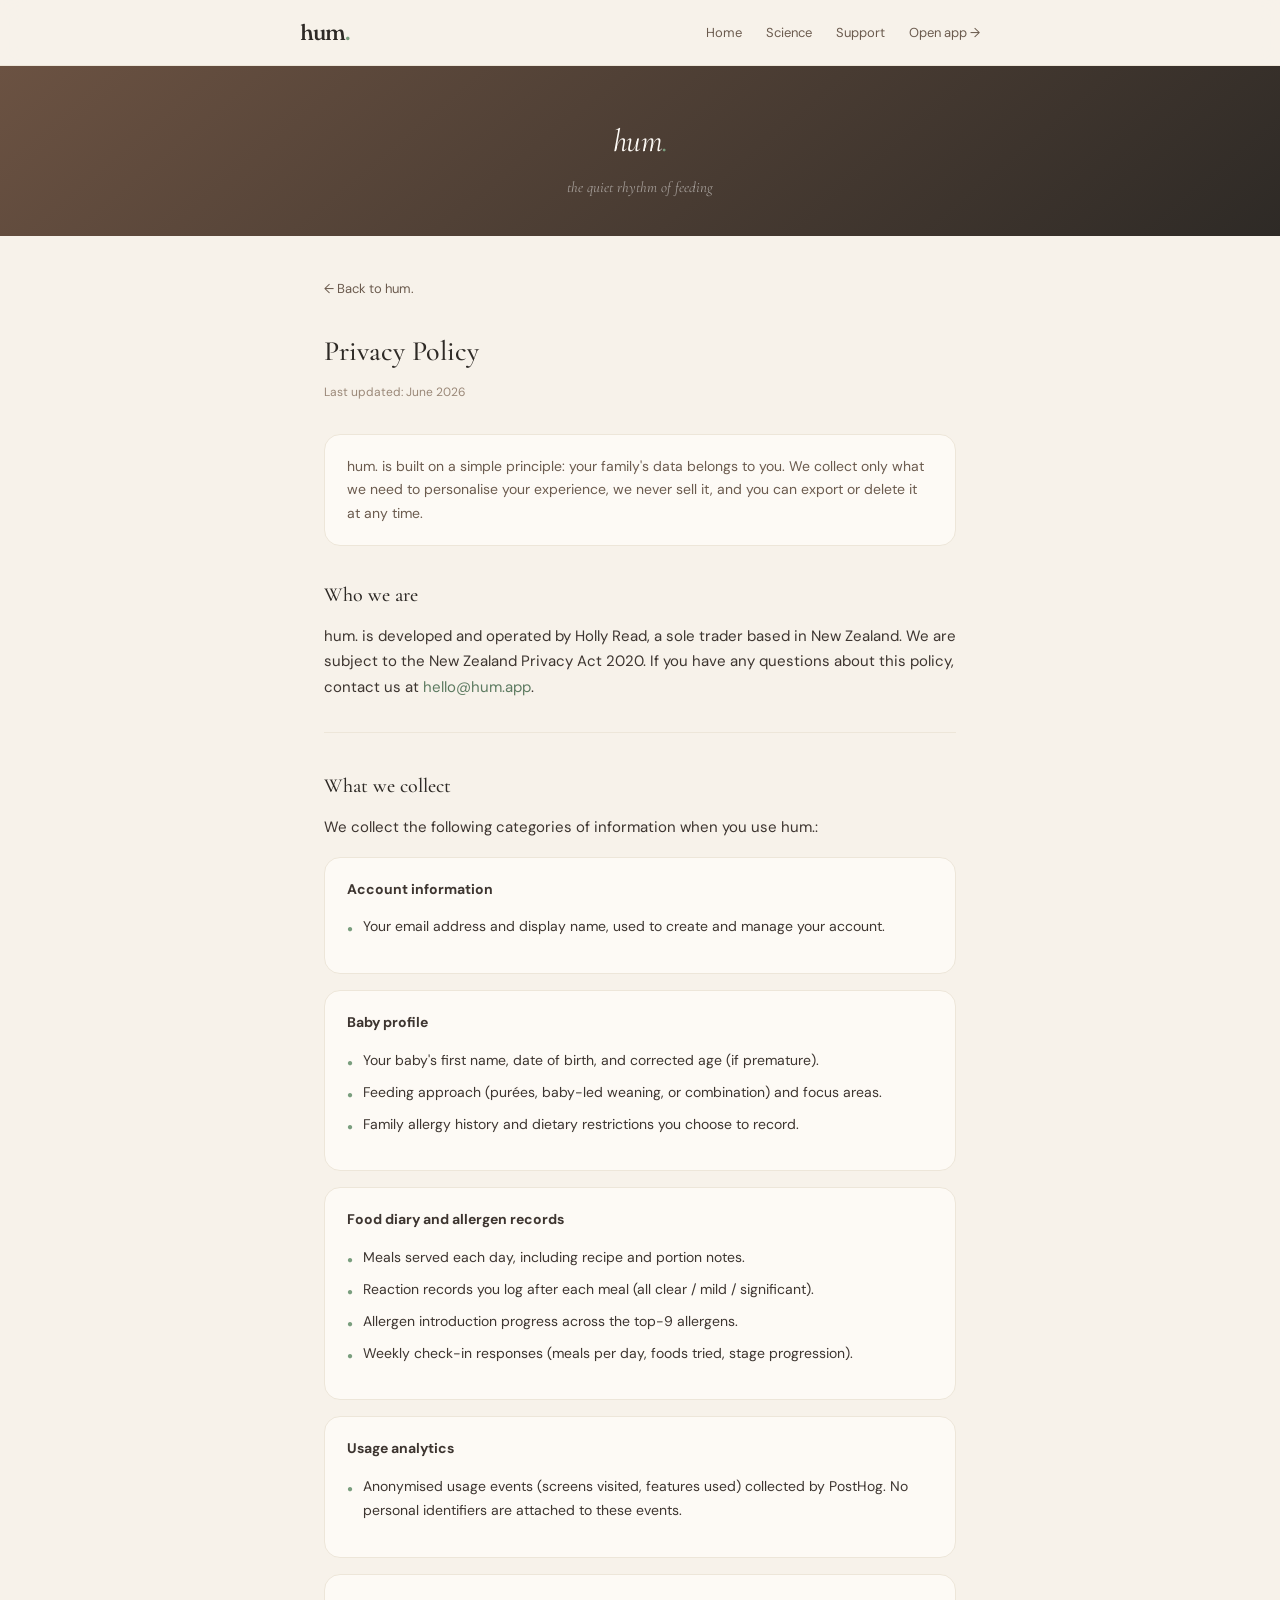
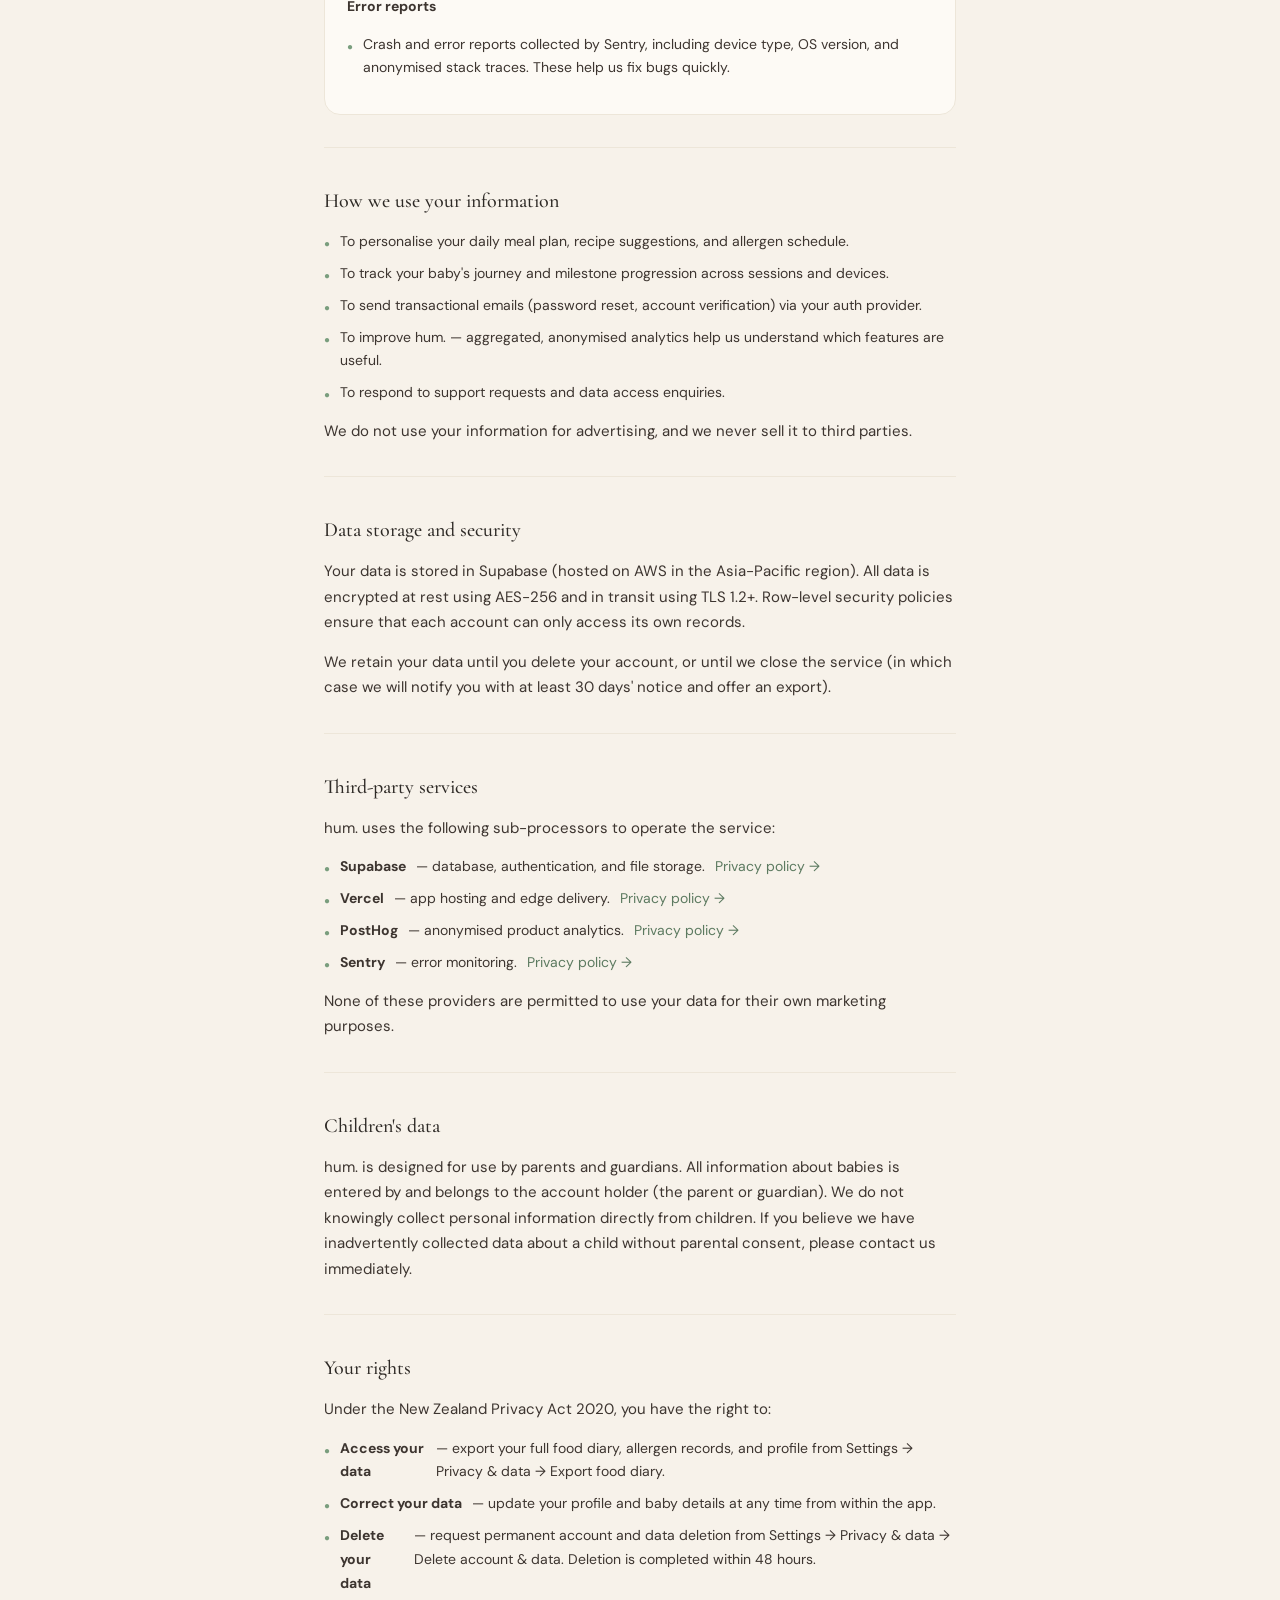
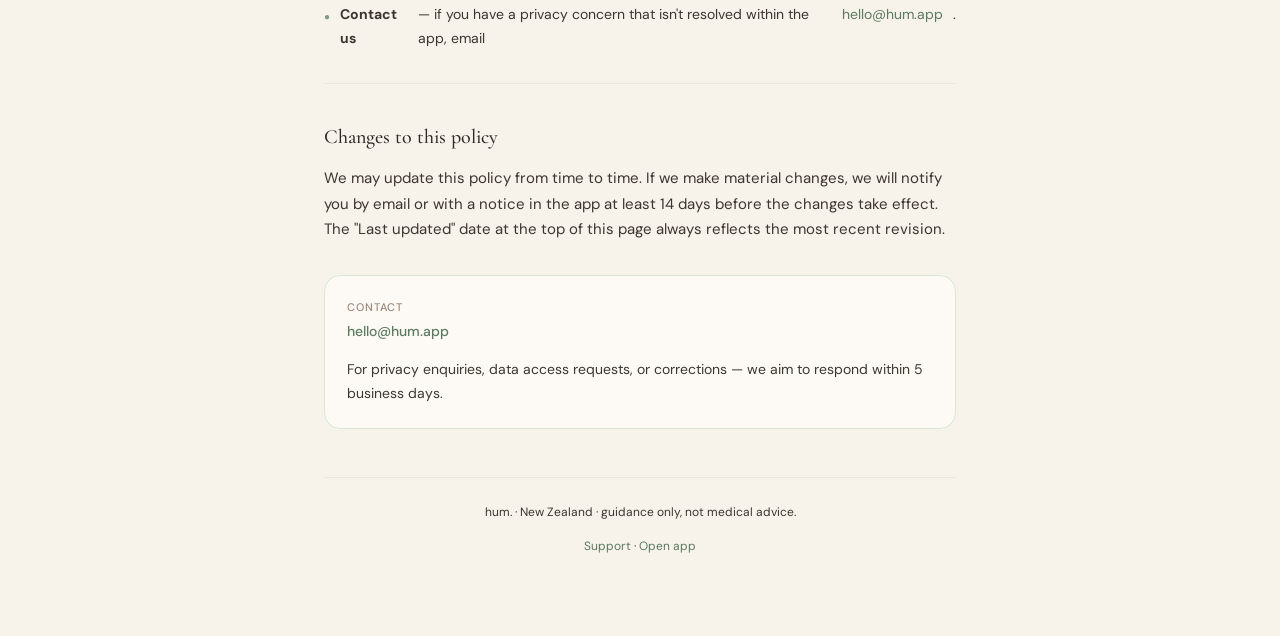
==== privacy.html @ b73d8469 "Initial commit: hum. marketing website 4-page static site: index, science, privacy, support. Deploye" ====
﻿<!DOCTYPE html>
<html lang="en">
<head>
  <meta charset="UTF-8" />
  <meta name="viewport" content="width=device-width, initial-scale=1.0" />
  <title>Privacy Policy — hum.</title>
  <link rel="preconnect" href="https://fonts.googleapis.com" />
  <link rel="preconnect" href="https://fonts.gstatic.com" crossorigin />
  <link href="https://fonts.googleapis.com/css2?family=Cormorant+Garamond:ital,wght@0,400;0,500;1,400&family=DM+Sans:wght@400;500&family=Fraunces:ital,opsz,wght@0,9..144,500;1,9..144,500&display=swap" rel="stylesheet" />
  <style>
    .site-nav {
      position: sticky; top: 0; z-index: 50;
      background: rgba(247,242,234,0.9);
      backdrop-filter: blur(12px); -webkit-backdrop-filter: blur(12px);
      border-bottom: 1px solid #EDE6D9;
      padding: 0 24px;
    }
    .site-nav-row {
      max-width: 680px; margin: 0 auto;
      display: flex; align-items: center; justify-content: space-between;
      padding: 14px 0;
    }
    .site-nav-brand {
      font-family: 'Fraunces', Georgia, serif; font-weight: 500;
      font-size: 22px; letter-spacing: -0.04em; color: #2E2A26;
      text-decoration: none;
    }
    .site-nav-brand .dot { color: #7A9E7E; }
    .site-nav-links { display: flex; gap: 24px; align-items: center; }
    .site-nav-links a {
      font-size: 13px; color: #6B5B4E; text-decoration: none;
      font-family: 'DM Sans', sans-serif;
    }
    .site-nav-links a:hover { color: #2E2A26; }
  </style>
  <style>
    *, *::before, *::after { box-sizing: border-box; margin: 0; padding: 0; }
    body {
      font-family: 'DM Sans', sans-serif;
      background: #F7F2EA;
      color: #2E2A26;
      line-height: 1.7;
      font-size: 15px;
      padding: 0;
    }
    .header {
      background: linear-gradient(140deg, #6B5242 0%, #2E2A26 100%);
      padding: 48px 24px 36px;
      text-align: center;
    }
    .logo {
      font-family: 'Cormorant Garamond', serif;
      font-style: italic;
      font-size: 32px;
      color: #FDFAF5;
      margin-bottom: 6px;
      letter-spacing: -0.5px;
    }
    .logo span { color: #7A9E7E; }
    .tagline {
      font-family: 'Cormorant Garamond', serif;
      font-style: italic;
      font-size: 15px;
      color: rgba(255,255,255,0.5);
    }
    .container {
      max-width: 680px;
      margin: 0 auto;
      padding: 40px 24px 80px;
    }
    h1 {
      font-family: 'Cormorant Garamond', serif;
      font-size: 28px;
      font-weight: 500;
      color: #2E2A26;
      margin-bottom: 6px;
    }
    .updated {
      font-size: 12px;
      color: #9A8878;
      margin-bottom: 32px;
    }
    .intro {
      background: #FDFAF5;
      border: 1px solid #EDE6D9;
      border-radius: 16px;
      padding: 20px 22px;
      margin-bottom: 32px;
      font-size: 14px;
      color: #6B5B4E;
      line-height: 1.65;
    }
    h2 {
      font-family: 'Cormorant Garamond', serif;
      font-size: 20px;
      font-weight: 500;
      color: #2E2A26;
      margin: 36px 0 12px;
    }
    h2:first-of-type { margin-top: 0; }
    p { margin-bottom: 14px; color: #3D3530; }
    p:last-child { margin-bottom: 0; }
    ul {
      margin: 0 0 14px 0;
      padding-left: 0;
      list-style: none;
    }
    ul li {
      display: flex;
      gap: 10px;
      align-items: flex-start;
      margin-bottom: 8px;
      font-size: 14px;
      color: #3D3530;
    }
    ul li::before {
      content: '●';
      color: #7A9E7E;
      font-size: 10px;
      margin-top: 5px;
      flex-shrink: 0;
    }
    .card {
      background: #FDFAF5;
      border: 1px solid #EDE6D9;
      border-radius: 16px;
      padding: 20px 22px;
      margin: 16px 0;
    }
    .card p, .card ul li { font-size: 14px; }
    .section-divider {
      height: 1px;
      background: #EDE6D9;
      margin: 32px 0;
    }
    a { color: #5C7A60; text-decoration: none; }
    a:hover { text-decoration: underline; }
    .contact-block {
      background: #FDFAF5;
      border: 1px solid #D4E8D5;
      border-radius: 16px;
      padding: 22px;
      margin-top: 32px;
    }
    .contact-block p { font-size: 14px; }
    .contact-block .label {
      font-size: 11px;
      text-transform: uppercase;
      letter-spacing: 0.08em;
      color: #9A8878;
      font-weight: 500;
      margin-bottom: 4px;
    }
    .email { font-size: 16px; font-weight: 500; color: #5C7A60; }
    .footer {
      text-align: center;
      font-size: 12px;
      color: #9A8878;
      margin-top: 48px;
      padding-top: 24px;
      border-top: 1px solid #EDE6D9;
    }
    .back-link {
      display: inline-flex;
      align-items: center;
      gap: 6px;
      font-size: 13px;
      color: #6B5B4E;
      margin-bottom: 28px;
    }
  </style>
</head>
<body>

<nav class="site-nav">
  <div class="site-nav-row">
    <a href="/" class="site-nav-brand">hum<span class="dot">.</span></a>
    <div class="site-nav-links">
      <a href="/">Home</a>
      <a href="/science">Science</a>
      <a href="/support">Support</a>
      <a href="https://app.withhum.app">Open app →</a>
    </div>
  </div>
</nav>

  <div class="header">
    <div class="logo">hum<span>.</span></div>
    <div class="tagline">the quiet rhythm of feeding</div>
  </div>

  <div class="container">
    <a class="back-link" href="/">← Back to hum.</a>

    <h1>Privacy Policy</h1>
    <p class="updated">Last updated: June 2026</p>

    <div class="intro">
      hum. is built on a simple principle: your family's data belongs to you. We collect only what we need to personalise your experience, we never sell it, and you can export or delete it at any time.
    </div>

    <h2>Who we are</h2>
    <p>
      hum. is developed and operated by Holly Read, a sole trader based in New Zealand. We are subject to the New Zealand Privacy Act 2020. If you have any questions about this policy, contact us at <a href="mailto:hello@hum.app">hello@hum.app</a>.
    </p>

    <div class="section-divider"></div>

    <h2>What we collect</h2>

    <p>We collect the following categories of information when you use hum.:</p>

    <div class="card">
      <p><strong>Account information</strong></p>
      <ul>
        <li>Your email address and display name, used to create and manage your account.</li>
      </ul>
    </div>

    <div class="card">
      <p><strong>Baby profile</strong></p>
      <ul>
        <li>Your baby's first name, date of birth, and corrected age (if premature).</li>
        <li>Feeding approach (purées, baby-led weaning, or combination) and focus areas.</li>
        <li>Family allergy history and dietary restrictions you choose to record.</li>
      </ul>
    </div>

    <div class="card">
      <p><strong>Food diary and allergen records</strong></p>
      <ul>
        <li>Meals served each day, including recipe and portion notes.</li>
        <li>Reaction records you log after each meal (all clear / mild / significant).</li>
        <li>Allergen introduction progress across the top-9 allergens.</li>
        <li>Weekly check-in responses (meals per day, foods tried, stage progression).</li>
      </ul>
    </div>

    <div class="card">
      <p><strong>Usage analytics</strong></p>
      <ul>
        <li>Anonymised usage events (screens visited, features used) collected by PostHog. No personal identifiers are attached to these events.</li>
      </ul>
    </div>

    <div class="card">
      <p><strong>Error reports</strong></p>
      <ul>
        <li>Crash and error reports collected by Sentry, including device type, OS version, and anonymised stack traces. These help us fix bugs quickly.</li>
      </ul>
    </div>

    <div class="section-divider"></div>

    <h2>How we use your information</h2>
    <ul>
      <li>To personalise your daily meal plan, recipe suggestions, and allergen schedule.</li>
      <li>To track your baby's journey and milestone progression across sessions and devices.</li>
      <li>To send transactional emails (password reset, account verification) via your auth provider.</li>
      <li>To improve hum. — aggregated, anonymised analytics help us understand which features are useful.</li>
      <li>To respond to support requests and data access enquiries.</li>
    </ul>
    <p>We do not use your information for advertising, and we never sell it to third parties.</p>

    <div class="section-divider"></div>

    <h2>Data storage and security</h2>
    <p>
      Your data is stored in Supabase (hosted on AWS in the Asia-Pacific region). All data is encrypted at rest using AES-256 and in transit using TLS 1.2+. Row-level security policies ensure that each account can only access its own records.
    </p>
    <p>
      We retain your data until you delete your account, or until we close the service (in which case we will notify you with at least 30 days' notice and offer an export).
    </p>

    <div class="section-divider"></div>

    <h2>Third-party services</h2>
    <p>hum. uses the following sub-processors to operate the service:</p>
    <ul>
      <li><strong>Supabase</strong> — database, authentication, and file storage. <a href="https://supabase.com/privacy" target="_blank" rel="noopener">Privacy policy →</a></li>
      <li><strong>Vercel</strong> — app hosting and edge delivery. <a href="https://vercel.com/legal/privacy-policy" target="_blank" rel="noopener">Privacy policy →</a></li>
      <li><strong>PostHog</strong> — anonymised product analytics. <a href="https://posthog.com/privacy" target="_blank" rel="noopener">Privacy policy →</a></li>
      <li><strong>Sentry</strong> — error monitoring. <a href="https://sentry.io/privacy/" target="_blank" rel="noopener">Privacy policy →</a></li>
    </ul>
    <p>None of these providers are permitted to use your data for their own marketing purposes.</p>

    <div class="section-divider"></div>

    <h2>Children's data</h2>
    <p>
      hum. is designed for use by parents and guardians. All information about babies is entered by and belongs to the account holder (the parent or guardian). We do not knowingly collect personal information directly from children. If you believe we have inadvertently collected data about a child without parental consent, please contact us immediately.
    </p>

    <div class="section-divider"></div>

    <h2>Your rights</h2>
    <p>Under the New Zealand Privacy Act 2020, you have the right to:</p>
    <ul>
      <li><strong>Access your data</strong> — export your full food diary, allergen records, and profile from Settings → Privacy &amp; data → Export food diary.</li>
      <li><strong>Correct your data</strong> — update your profile and baby details at any time from within the app.</li>
      <li><strong>Delete your data</strong> — request permanent account and data deletion from Settings → Privacy &amp; data → Delete account &amp; data. Deletion is completed within 48 hours.</li>
      <li><strong>Contact us</strong> — if you have a privacy concern that isn't resolved within the app, email <a href="mailto:hello@hum.app">hello@hum.app</a>.</li>
    </ul>

    <div class="section-divider"></div>

    <h2>Changes to this policy</h2>
    <p>
      We may update this policy from time to time. If we make material changes, we will notify you by email or with a notice in the app at least 14 days before the changes take effect. The "Last updated" date at the top of this page always reflects the most recent revision.
    </p>

    <div class="contact-block">
      <p class="label">Contact</p>
      <p class="email"><a href="mailto:hello@hum.app">hello@hum.app</a></p>
      <p style="margin-top: 8px;">For privacy enquiries, data access requests, or corrections — we aim to respond within 5 business days.</p>
    </div>

    <div class="footer">
      <p>hum. · New Zealand · guidance only, not medical advice.</p>
      <p style="margin-top: 4px;"><a href="/support">Support</a> · <a href="https://app.withhum.app">Open app</a></p>
    </div>
  </div>

</body>
</html>
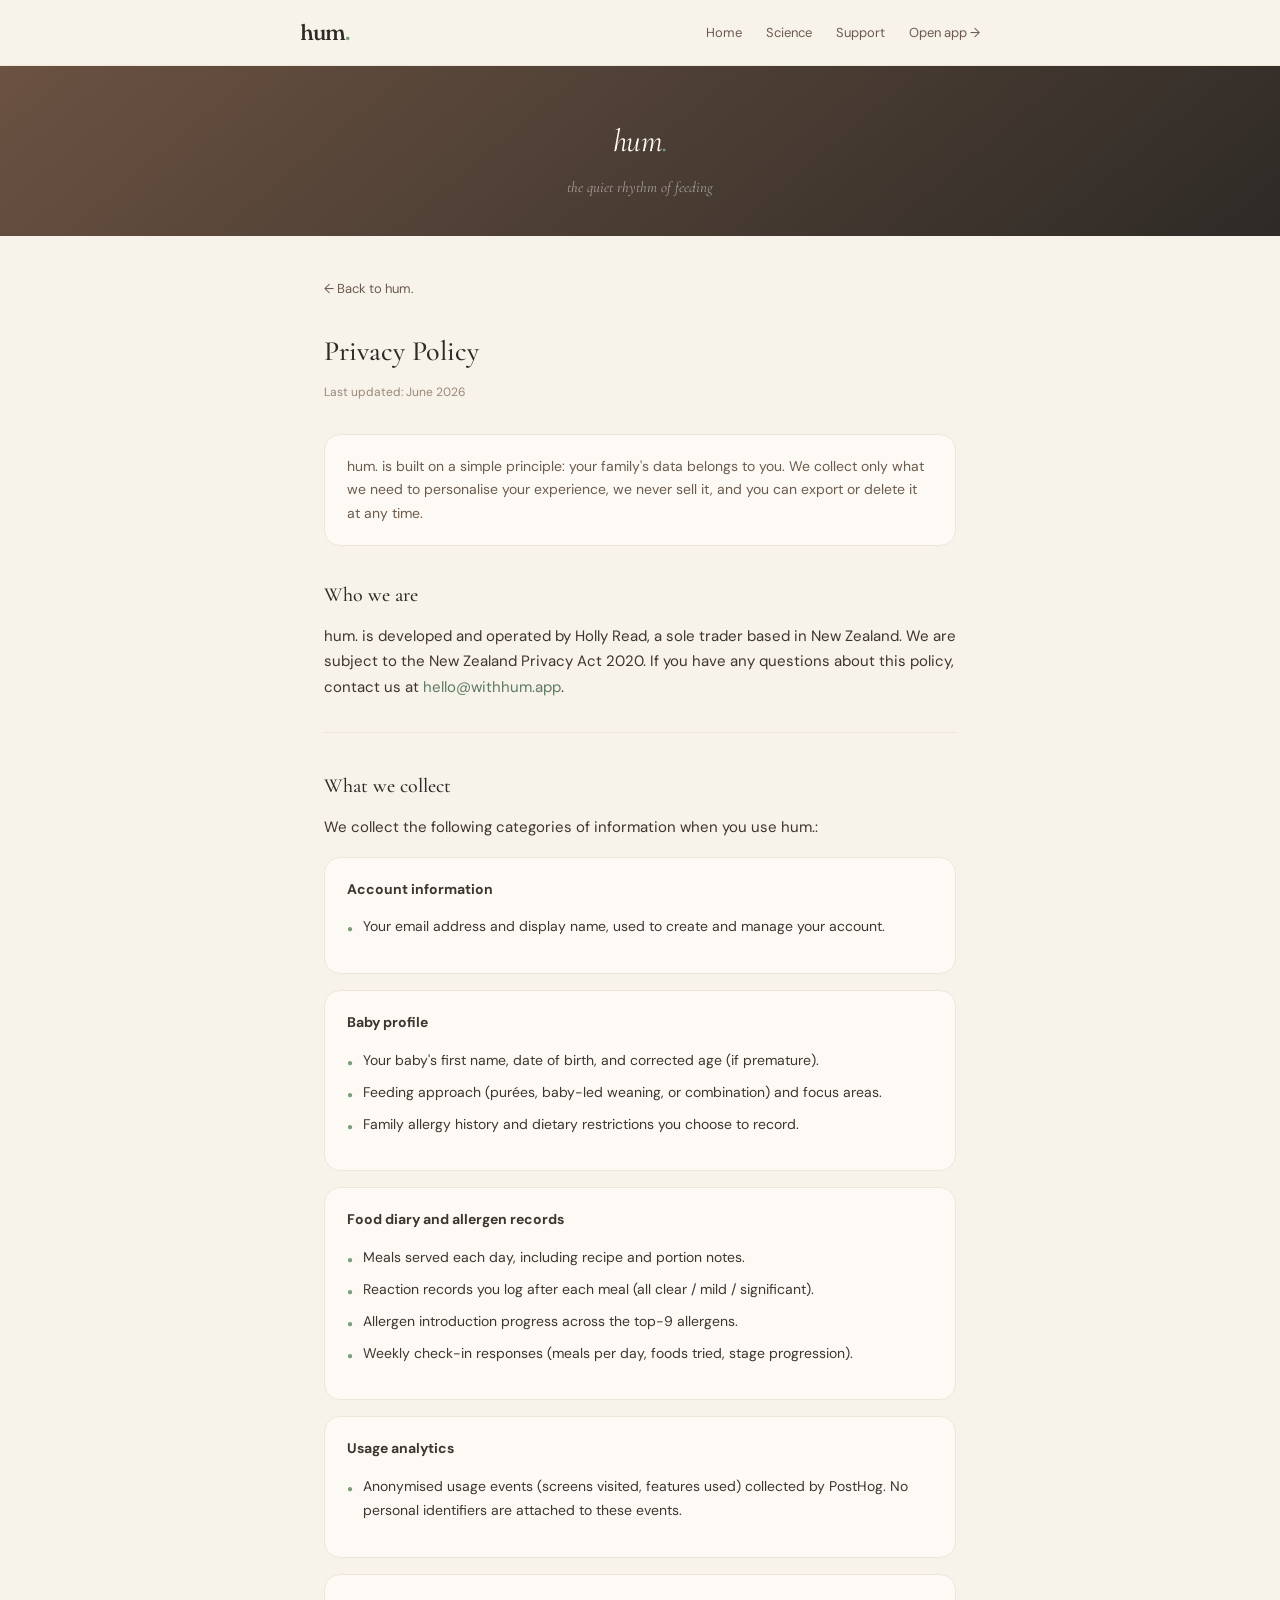
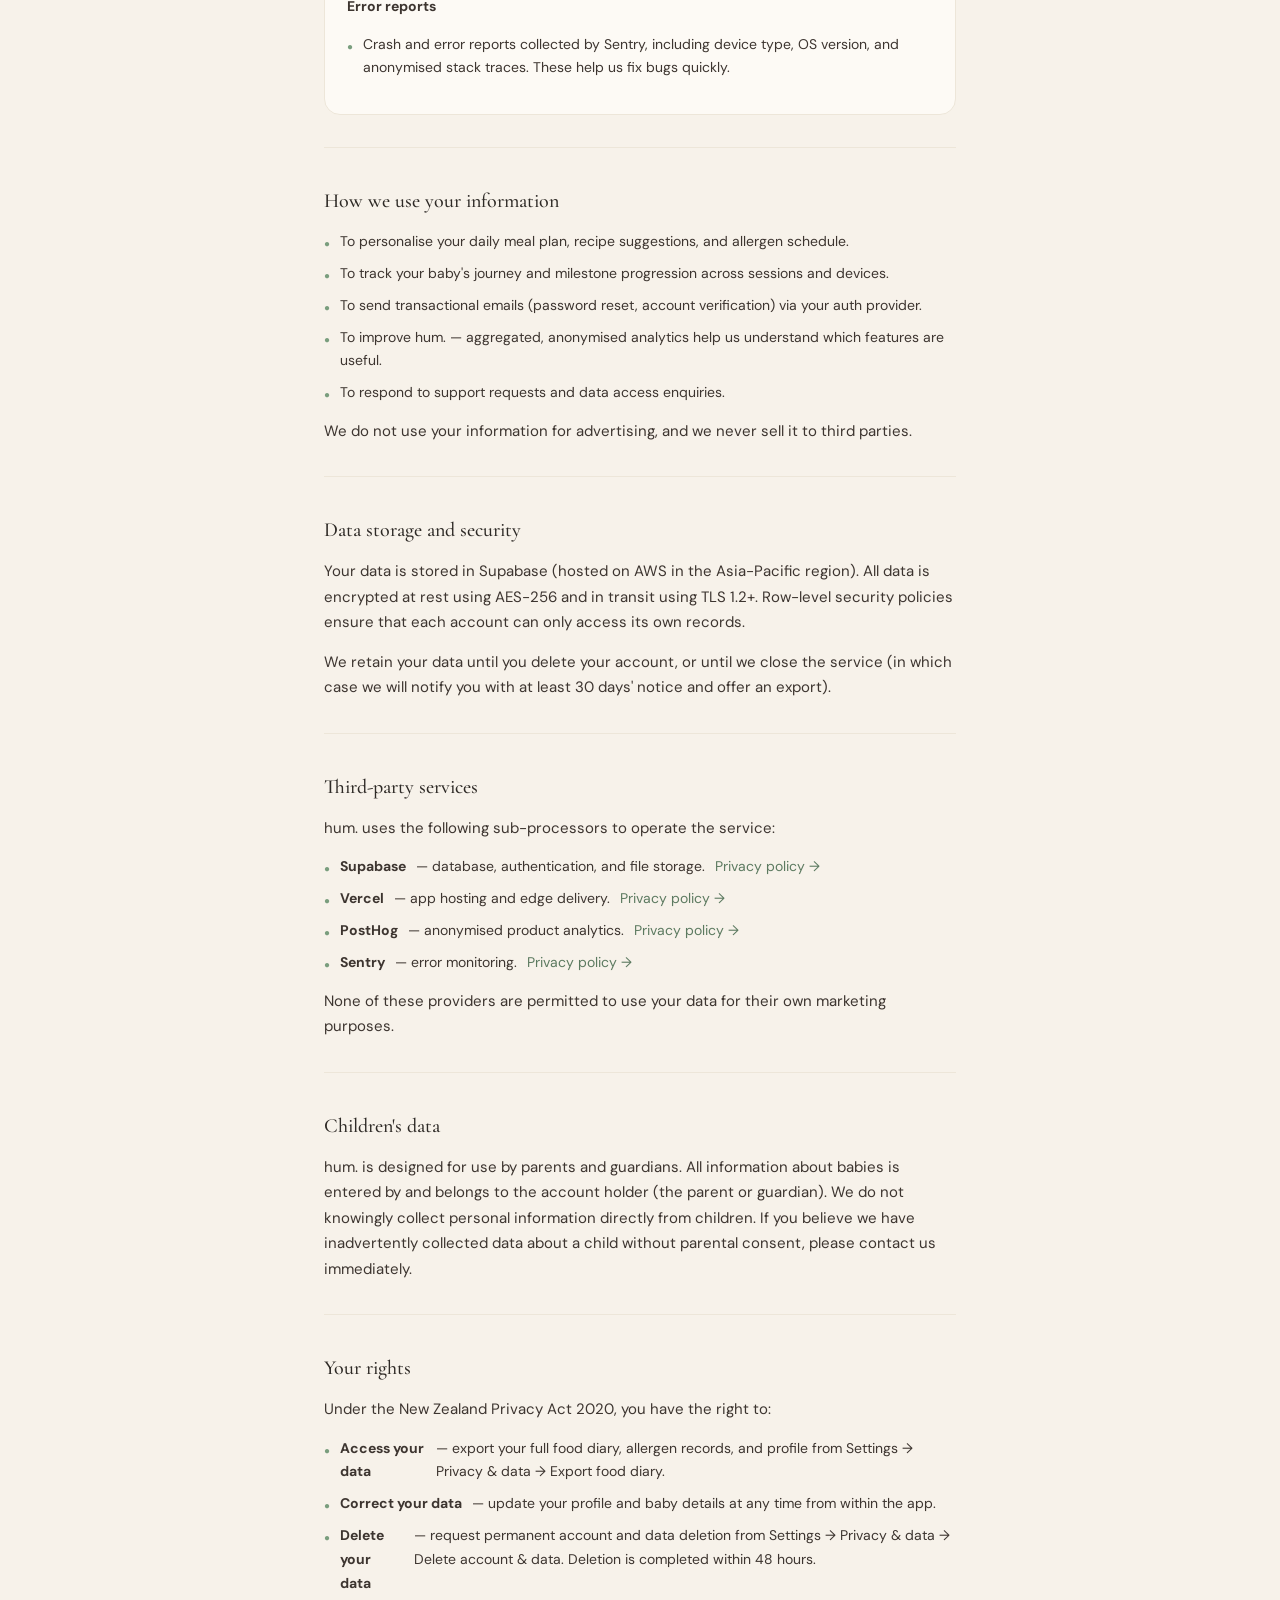
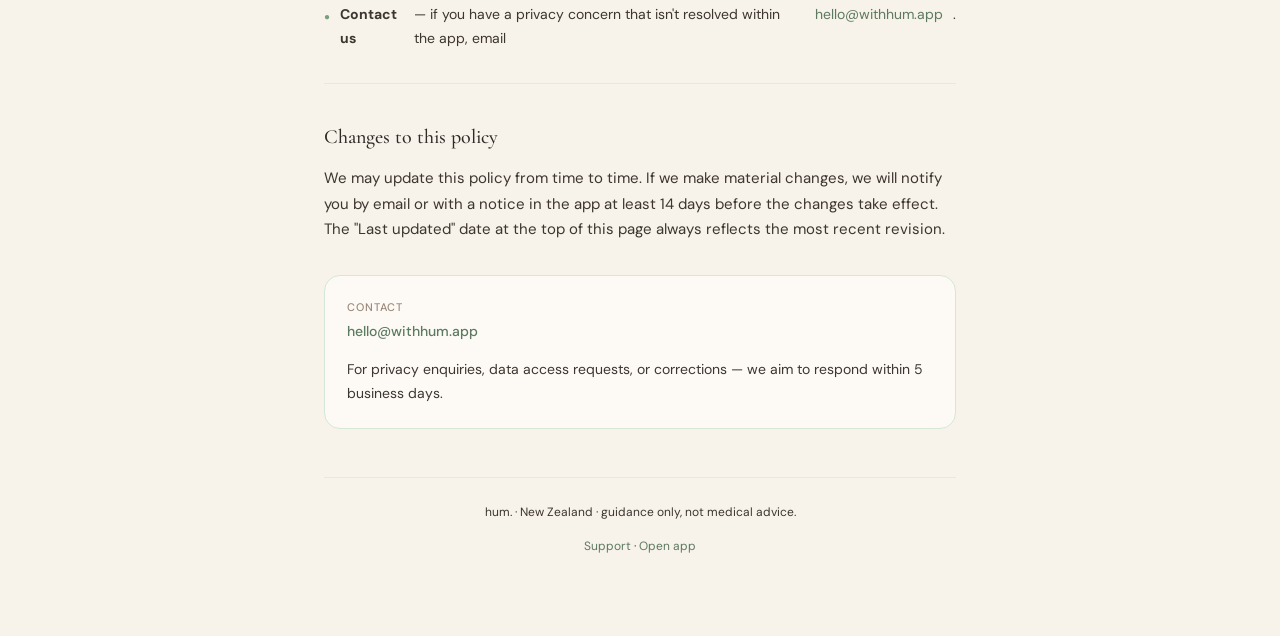
==== commit 17dd01f2: "fix(plunket-ready): remove unowned-domain emails, fix clinical contradiction, drop unverified endors" ====
--- a/privacy.html
+++ b/privacy.html
@@ -179,7 +179,7 @@
       <a href="/">Home</a>
       <a href="/science">Science</a>
       <a href="/support">Support</a>
-      <a href="https://app.withhum.app">Open app →</a>
+      <a href="mailto:hello@withhum.app?subject=hum.%20beta%20access">Open app →</a>
     </div>
   </div>
 </nav>
@@ -201,7 +201,7 @@
 
     <h2>Who we are</h2>
     <p>
-      hum. is developed and operated by Holly Read, a sole trader based in New Zealand. We are subject to the New Zealand Privacy Act 2020. If you have any questions about this policy, contact us at <a href="mailto:hello@hum.app">hello@hum.app</a>.
+      hum. is developed and operated by Holly Read, a sole trader based in New Zealand. We are subject to the New Zealand Privacy Act 2020. If you have any questions about this policy, contact us at <a href="mailto:hello@withhum.app">hello@withhum.app</a>.
     </p>
 
     <div class="section-divider"></div>
@@ -299,7 +299,7 @@
       <li><strong>Access your data</strong> — export your full food diary, allergen records, and profile from Settings → Privacy &amp; data → Export food diary.</li>
       <li><strong>Correct your data</strong> — update your profile and baby details at any time from within the app.</li>
       <li><strong>Delete your data</strong> — request permanent account and data deletion from Settings → Privacy &amp; data → Delete account &amp; data. Deletion is completed within 48 hours.</li>
-      <li><strong>Contact us</strong> — if you have a privacy concern that isn't resolved within the app, email <a href="mailto:hello@hum.app">hello@hum.app</a>.</li>
+      <li><strong>Contact us</strong> — if you have a privacy concern that isn't resolved within the app, email <a href="mailto:hello@withhum.app">hello@withhum.app</a>.</li>
     </ul>
 
     <div class="section-divider"></div>
@@ -311,13 +311,13 @@
 
     <div class="contact-block">
       <p class="label">Contact</p>
-      <p class="email"><a href="mailto:hello@hum.app">hello@hum.app</a></p>
+      <p class="email"><a href="mailto:hello@withhum.app">hello@withhum.app</a></p>
       <p style="margin-top: 8px;">For privacy enquiries, data access requests, or corrections — we aim to respond within 5 business days.</p>
     </div>
 
     <div class="footer">
       <p>hum. · New Zealand · guidance only, not medical advice.</p>
-      <p style="margin-top: 4px;"><a href="/support">Support</a> · <a href="https://app.withhum.app">Open app</a></p>
+      <p style="margin-top: 4px;"><a href="/support">Support</a> · <a href="mailto:hello@withhum.app?subject=hum.%20beta%20access">Open app</a></p>
     </div>
   </div>
 
